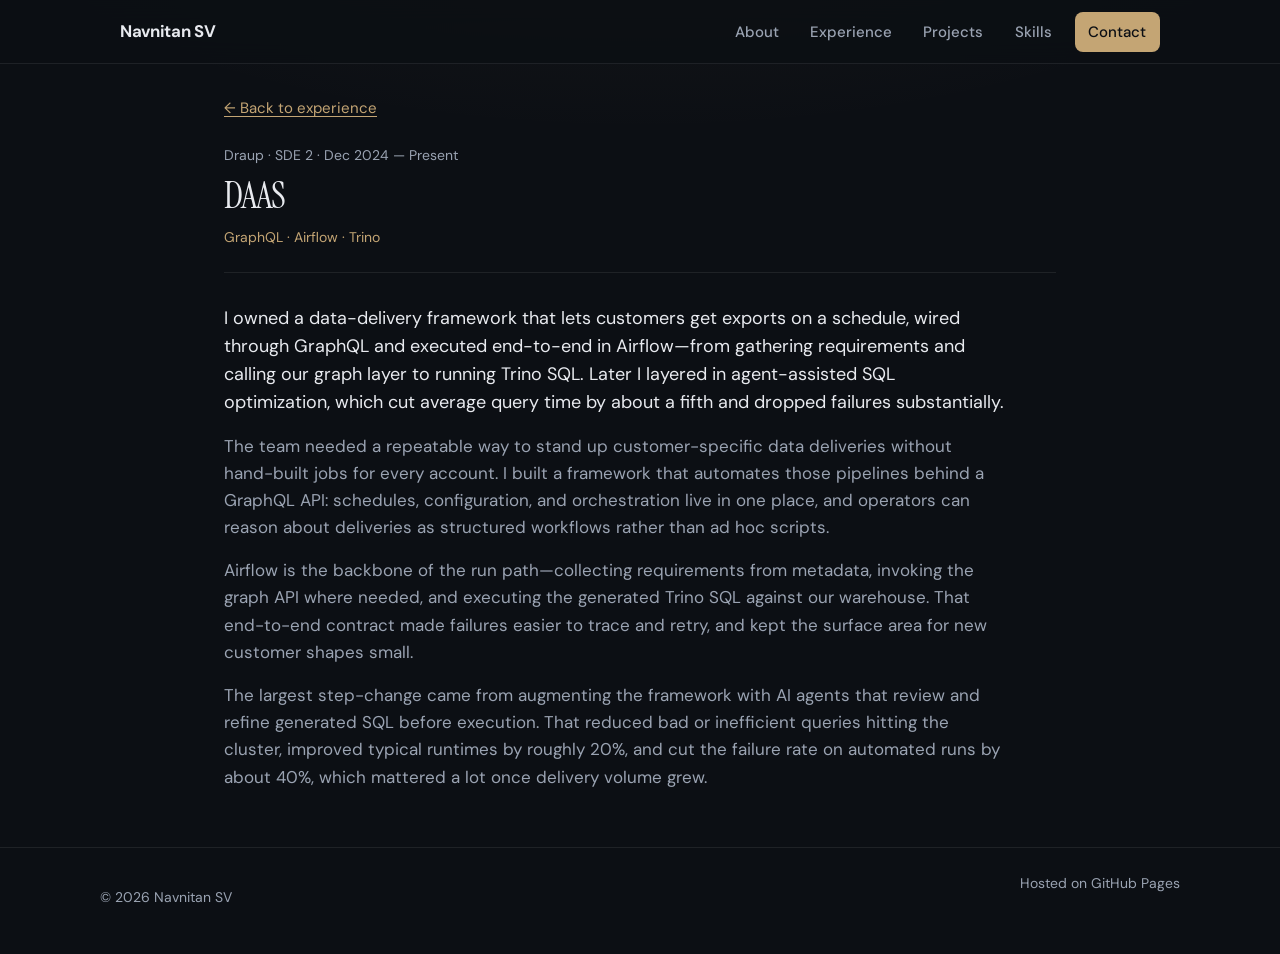
==== experience/draup-daas.html @ a4c63c4d "Enhance portfolio: Update index.html with improved navigation links and project summaries, add new e" ====
<!DOCTYPE html>
<html lang="en">
  <head>
    <meta charset="utf-8" />
    <meta name="viewport" content="width=device-width, initial-scale=1" />
    <meta name="description" content="DAAS at Draup: customer data delivery, GraphQL, Airflow, Trino, and agent-assisted SQL. Navnitan SV." />
    <title>DAAS · Draup · Navnitan SV</title>
    <link rel="preconnect" href="https://fonts.googleapis.com" />
    <link rel="preconnect" href="https://fonts.gstatic.com" crossorigin />
    <link
      href="https://fonts.googleapis.com/css2?family=DM+Sans:ital,opsz,wght@0,9..40,400;0,9..40,500;0,9..40,600;0,9..40,700;1,9..40,400&family=Instrument+Serif:ital@0;1&display=swap"
      rel="stylesheet"
    />
    <link rel="stylesheet" href="../styles.css" />
  </head>
  <body>
    <a class="skip-link" href="#main">Skip to content</a>
    <header class="site-header">
      <div class="header-inner">
        <a class="logo" href="../index.html">Navnitan SV</a>
        <button type="button" class="nav-toggle" aria-expanded="false" aria-controls="site-nav" aria-label="Open menu">
          <span class="nav-toggle-bar" aria-hidden="true"></span>
          <span class="nav-toggle-bar" aria-hidden="true"></span>
        </button>
        <nav id="site-nav" class="site-nav" aria-label="Primary">
          <ul>
            <li><a href="../index.html#about">About</a></li>
            <li><a href="../index.html#experience">Experience</a></li>
            <li><a href="../index.html#projects">Projects</a></li>
            <li><a href="../index.html#skills">Skills</a></li>
            <li><a href="../index.html#contact" class="nav-cta">Contact</a></li>
          </ul>
        </nav>
      </div>
    </header>

    <main id="main">
      <article class="section report-page">
        <div class="section-inner report-inner">
          <p class="report-back">
            <a href="../index.html#experience">← Back to experience</a>
          </p>
          <header class="report-header">
            <p class="report-context">Draup · SDE 2 · Dec 2024 — Present</p>
            <h1 class="report-title">DAAS</h1>
            <p class="report-tech">GraphQL · Airflow · Trino</p>
          </header>
          <div class="report-body">
            <p class="lead-summary">
              I owned a data-delivery framework that lets customers get exports on a schedule, wired through GraphQL and executed end-to-end in Airflow—from gathering requirements and calling our graph layer to running Trino SQL. Later I layered in agent-assisted SQL optimization, which cut average query time by about a fifth and dropped failures substantially.
            </p>
            <p>
              The team needed a repeatable way to stand up customer-specific data deliveries without hand-built jobs for every account. I built a framework that automates those pipelines behind a GraphQL API: schedules, configuration, and orchestration live in one place, and operators can reason about deliveries as structured workflows rather than ad hoc scripts.
            </p>
            <p>
              Airflow is the backbone of the run path—collecting requirements from metadata, invoking the graph API where needed, and executing the generated Trino SQL against our warehouse. That end-to-end contract made failures easier to trace and retry, and kept the surface area for new customer shapes small.
            </p>
            <p>
              The largest step-change came from augmenting the framework with AI agents that review and refine generated SQL before execution. That reduced bad or inefficient queries hitting the cluster, improved typical runtimes by roughly 20%, and cut the failure rate on automated runs by about 40%, which mattered a lot once delivery volume grew.
            </p>
          </div>
        </div>
      </article>
    </main>

    <footer class="site-footer">
      <div class="footer-inner">
        <p>© <span id="year"></span> Navnitan SV</p>
        <p class="footer-note">Hosted on GitHub Pages</p>
      </div>
    </footer>

    <script>
      document.getElementById("year").textContent = new Date().getFullYear();
      var nav = document.getElementById("site-nav");
      var toggle = document.querySelector(".nav-toggle");
      toggle.addEventListener("click", function () {
        var open = nav.classList.toggle("is-open");
        toggle.setAttribute("aria-expanded", open);
        toggle.setAttribute("aria-label", open ? "Close menu" : "Open menu");
      });
      nav.querySelectorAll("a").forEach(function (link) {
        link.addEventListener("click", function () {
          nav.classList.remove("is-open");
          toggle.setAttribute("aria-expanded", "false");
          toggle.setAttribute("aria-label", "Open menu");
        });
      });
    </script>
  </body>
</html>
---- styles.css ----
/* Portfolio — GitHub Pages (repo: portfolio) */
:root {
  --bg: #0c0f14;
  --bg-elevated: #12171f;
  --bg-muted: #181e29;
  --text: #e8eaef;
  --text-muted: #9aa3b2;
  --accent: #c4a574;
  --accent-soft: rgba(196, 165, 116, 0.14);
  --border: rgba(255, 255, 255, 0.08);
  --radius: 12px;
  --font-sans: "DM Sans", system-ui, sans-serif;
  --font-display: "Instrument Serif", Georgia, serif;
  --max: 1080px;
  --header-h: 64px;
}

*,
*::before,
*::after {
  box-sizing: border-box;
}

html {
  scroll-behavior: smooth;
}

body {
  margin: 0;
  font-family: var(--font-sans);
  font-size: 1rem;
  line-height: 1.6;
  color: var(--text);
  background: var(--bg);
  background-image: radial-gradient(ellipse 120% 80% at 50% -30%, rgba(196, 165, 116, 0.09), transparent 55%);
}

.skip-link {
  position: absolute;
  left: -9999px;
  z-index: 999;
  padding: 0.5rem 1rem;
  background: var(--accent);
  color: var(--bg);
  font-weight: 600;
}

.skip-link:focus {
  left: 1rem;
  top: 1rem;
}

a {
  color: var(--accent);
  text-decoration-thickness: 1px;
  text-underline-offset: 3px;
}

a:hover {
  color: #dcc7a0;
}

.site-header {
  position: sticky;
  top: 0;
  z-index: 50;
  height: var(--header-h);
  border-bottom: 1px solid var(--border);
  background: color-mix(in srgb, var(--bg) 88%, transparent);
  backdrop-filter: blur(12px);
}

.header-inner {
  max-width: var(--max);
  margin: 0 auto;
  padding: 0 1.25rem;
  height: 100%;
  display: flex;
  align-items: center;
  justify-content: space-between;
  gap: 1rem;
}

.logo {
  font-weight: 700;
  font-size: 1.05rem;
  letter-spacing: -0.02em;
  color: var(--text);
  text-decoration: none;
}

.logo:hover {
  color: var(--accent);
}

.nav-toggle {
  display: none;
  flex-direction: column;
  justify-content: center;
  gap: 6px;
  width: 44px;
  height: 44px;
  padding: 0;
  border: 1px solid var(--border);
  border-radius: 8px;
  background: var(--bg-elevated);
  cursor: pointer;
}

.nav-toggle-bar {
  display: block;
  height: 2px;
  width: 20px;
  margin: 0 auto;
  background: var(--text);
  border-radius: 1px;
}

.site-nav ul {
  list-style: none;
  margin: 0;
  padding: 0;
  display: flex;
  align-items: center;
  gap: 0.25rem;
}

.site-nav a {
  display: inline-block;
  padding: 0.5rem 0.85rem;
  color: var(--text-muted);
  text-decoration: none;
  font-size: 0.9375rem;
  font-weight: 500;
  border-radius: 8px;
}

.site-nav a:hover {
  color: var(--text);
  background: var(--accent-soft);
}

.site-nav .nav-cta {
  color: var(--bg);
  background: var(--accent);
  margin-left: 0.35rem;
}

.site-nav .nav-cta:hover {
  background: #dcc7a0;
  color: var(--bg);
}

.hero {
  padding: clamp(3rem, 8vw, 5.5rem) 1.25rem 4rem;
}

.hero-grid {
  max-width: var(--max);
  margin: 0 auto;
  display: grid;
  grid-template-columns: 1fr minmax(200px, 280px);
  gap: 2.5rem;
  align-items: start;
}

.hero-kicker {
  font-size: 0.8125rem;
  font-weight: 600;
  letter-spacing: 0.12em;
  text-transform: uppercase;
  color: var(--accent);
  margin: 0 0 1rem;
}

.hero-title {
  font-family: var(--font-display);
  font-size: clamp(2.25rem, 5vw, 3.25rem);
  font-weight: 400;
  line-height: 1.15;
  letter-spacing: -0.02em;
  margin: 0 0 1.25rem;
}

.hero-lead {
  color: var(--text-muted);
  font-size: 1.0625rem;
  max-width: 38ch;
  margin: 0 0 1.75rem;
}

.hero-actions {
  display: flex;
  flex-wrap: wrap;
  gap: 0.75rem;
}

.btn {
  display: inline-flex;
  align-items: center;
  justify-content: center;
  padding: 0.65rem 1.25rem;
  font-size: 0.9375rem;
  font-weight: 600;
  border-radius: 999px;
  text-decoration: none;
  border: 1px solid transparent;
  transition: background 0.15s, color 0.15s, border-color 0.15s;
}

.btn-primary {
  background: var(--accent);
  color: var(--bg);
}

.btn-primary:hover {
  background: #dcc7a0;
  color: var(--bg);
}

.btn-ghost {
  border-color: var(--border);
  color: var(--text);
  background: transparent;
}

.btn-ghost:hover {
  border-color: var(--accent);
  color: var(--accent);
  background: var(--accent-soft);
}

.hero-panel {
  border: 1px solid var(--border);
  border-radius: var(--radius);
  background: linear-gradient(145deg, var(--bg-elevated), var(--bg-muted));
  min-height: 200px;
  display: flex;
  align-items: center;
  justify-content: center;
  padding: 1.5rem;
}

.hero-panel-inner {
  text-align: center;
}

.hero-accent {
  font-family: var(--font-display);
  font-size: 3rem;
  line-height: 1;
  color: var(--accent);
  opacity: 0.85;
}

.hero-panel-text {
  margin: 0.75rem 0 0;
  font-size: 0.8125rem;
  color: var(--text-muted);
  letter-spacing: 0.04em;
}

.section {
  padding: 3.5rem 1.25rem;
}

.section-tight {
  padding-top: 0;
  padding-bottom: 2rem;
}

.section-alt {
  background: var(--bg-elevated);
  border-top: 1px solid var(--border);
  border-bottom: 1px solid var(--border);
}

.section-inner {
  max-width: var(--max);
  margin: 0 auto;
}

.section-title {
  font-family: var(--font-display);
  font-size: clamp(1.75rem, 3vw, 2.125rem);
  font-weight: 400;
  margin: 0 0 1.5rem;
  letter-spacing: -0.02em;
}

.prose {
  color: var(--text-muted);
  font-size: 1.0625rem;
  max-width: 65ch;
  margin: 0;
}

.card {
  border: 1px solid var(--border);
  border-radius: var(--radius);
  background: var(--bg-muted);
  padding: 1.75rem 1.75rem 1.5rem;
}

.card-header {
  margin-bottom: 1.5rem;
  padding-bottom: 1.25rem;
  border-bottom: 1px solid var(--border);
}

.card-title {
  font-size: 1.25rem;
  font-weight: 700;
  margin: 0 0 0.25rem;
}

.card-meta {
  margin: 0;
  font-size: 0.9375rem;
  color: var(--text-muted);
}

.card-block + .card-block {
  margin-top: 1.5rem;
  padding-top: 1.5rem;
  border-top: 1px solid var(--border);
}

.card-block--link {
  display: block;
  text-decoration: none;
  color: inherit;
  border-radius: 8px;
  margin-left: -0.35rem;
  margin-right: -0.35rem;
  padding-left: 0.35rem;
  padding-right: 0.35rem;
  padding-bottom: 0.15rem;
  transition: background 0.15s ease;
}

.card-block--link:hover {
  background: var(--accent-soft);
}

.card-block--link:hover .card-subtitle {
  color: var(--accent);
}

.card-block--link:focus-visible {
  outline: 2px solid var(--accent);
  outline-offset: 2px;
}

.card-subtitle {
  font-size: 1rem;
  font-weight: 600;
  margin: 0 0 0.35rem;
}

.card-tags {
  margin: 0 0 0.75rem;
  font-size: 0.8125rem;
  color: var(--accent);
}

.card-list {
  margin: 0;
  padding-left: 1.15rem;
  color: var(--text-muted);
}

.card-list li + li {
  margin-top: 0.5rem;
}

.card-summary {
  margin: 0;
  font-size: 0.9375rem;
  color: var(--text-muted);
  max-width: 72ch;
}

.card-summary + .card-summary {
  margin-top: 0.75rem;
}

.project-grid {
  display: grid;
  grid-template-columns: repeat(auto-fit, minmax(280px, 1fr));
  gap: 1.25rem;
}

.project-card {
  border: 1px solid var(--border);
  border-radius: var(--radius);
  padding: 1.5rem;
  background: var(--bg);
}

.project-title {
  font-size: 1.1rem;
  font-weight: 700;
  margin: 0 0 0.35rem;
}

.project-tech {
  font-size: 0.8125rem;
  color: var(--accent);
  margin: 0 0 0.75rem;
}

.project-desc {
  margin: 0;
  font-size: 0.9375rem;
  color: var(--text-muted);
}

.project-summary {
  margin: 0;
  font-size: 0.9375rem;
  color: var(--text-muted);
}

.project-card--link {
  display: block;
  text-decoration: none;
  color: inherit;
  cursor: pointer;
  text-align: left;
  transition: border-color 0.15s ease, box-shadow 0.15s ease;
}

.project-card--link:hover {
  border-color: color-mix(in srgb, var(--accent) 45%, var(--border));
  box-shadow: 0 0 0 1px color-mix(in srgb, var(--accent) 25%, transparent);
}

.project-card--link:hover .project-title {
  color: var(--accent);
}

.project-card--link:focus-visible {
  outline: 2px solid var(--accent);
  outline-offset: 2px;
}

.project-card-hint,
.card-block-hint {
  margin: 0.85rem 0 0;
  font-size: 0.8125rem;
  font-weight: 500;
  color: var(--accent);
  letter-spacing: 0.02em;
}

.report-page {
  padding-top: 2rem;
}

.report-inner {
  max-width: 52rem;
}

.report-back {
  margin: 0 0 1.5rem;
  font-size: 0.9375rem;
}

.report-context {
  margin: 0 0 0.5rem;
  font-size: 0.875rem;
  color: var(--text-muted);
}

.report-header {
  margin-bottom: 2rem;
  padding-bottom: 1.5rem;
  border-bottom: 1px solid var(--border);
}

.report-title {
  font-family: var(--font-display);
  font-size: clamp(1.75rem, 3.5vw, 2.25rem);
  font-weight: 400;
  margin: 0 0 0.5rem;
  letter-spacing: -0.02em;
  line-height: 1.2;
}

.report-tech {
  margin: 0;
  font-size: 0.875rem;
  color: var(--accent);
}

.report-body {
  font-size: 1.0625rem;
  color: var(--text-muted);
  max-width: 65ch;
}

.report-body p {
  margin: 0 0 1rem;
}

.report-body p:last-child {
  margin-bottom: 0;
}

.lead-summary {
  color: var(--text);
  font-size: 1.125rem;
  line-height: 1.55;
  margin-bottom: 1.5rem;
}

.split {
  display: grid;
  grid-template-columns: 1fr 1fr;
  gap: 2.5rem;
  align-items: start;
}

.subsection-title {
  font-size: 0.8125rem;
  font-weight: 600;
  letter-spacing: 0.08em;
  text-transform: uppercase;
  color: var(--text-muted);
  margin: 0 0 1rem;
}

.pill-list {
  list-style: none;
  margin: 0;
  padding: 0;
  display: flex;
  flex-wrap: wrap;
  gap: 0.5rem;
}

.pill-list li {
  padding: 0.35rem 0.75rem;
  font-size: 0.875rem;
  background: var(--accent-soft);
  border: 1px solid var(--border);
  border-radius: 999px;
  color: var(--text);
}

.edu-line {
  margin: 0 0 0.75rem;
  color: var(--text);
  line-height: 1.5;
}

.edu-note {
  margin: 0;
  font-size: 0.9375rem;
  color: var(--text-muted);
}

.section-contact {
  padding-bottom: 4rem;
}

.contact-inner {
  border: 1px solid var(--border);
  border-radius: var(--radius);
  padding: 2rem 2rem 2.25rem;
  background: linear-gradient(160deg, var(--bg-muted), var(--bg-elevated));
}

.contact-lead {
  margin: 0 0 1.25rem;
  color: var(--text-muted);
  max-width: 42ch;
}

.contact-list {
  list-style: none;
  margin: 0;
  padding: 0;
  font-size: 1.0625rem;
}

.contact-list li + li {
  margin-top: 0.5rem;
}

.contact-phone {
  color: var(--text-muted);
}

.site-footer {
  border-top: 1px solid var(--border);
  padding: 1.5rem 1.25rem 2rem;
}

.footer-inner {
  max-width: var(--max);
  margin: 0 auto;
  display: flex;
  flex-wrap: wrap;
  justify-content: space-between;
  gap: 0.5rem;
  font-size: 0.875rem;
  color: var(--text-muted);
}

.footer-note {
  margin: 0;
}

@media (max-width: 820px) {
  .hero-grid {
    grid-template-columns: 1fr;
  }

  .hero-panel {
    order: -1;
    min-height: 140px;
  }

  .split {
    grid-template-columns: 1fr;
  }

  .nav-toggle {
    display: flex;
  }

  .site-nav {
    position: fixed;
    inset: var(--header-h) 0 auto 0;
    background: var(--bg);
    border-bottom: 1px solid var(--border);
    padding: 0.75rem 1.25rem 1rem;
    transform: translateY(-100%);
    opacity: 0;
    visibility: hidden;
    transition: transform 0.2s ease, opacity 0.2s ease, visibility 0.2s;
  }

  .site-nav.is-open {
    transform: translateY(0);
    opacity: 1;
    visibility: visible;
  }

  .site-nav ul {
    flex-direction: column;
    align-items: stretch;
  }

  .site-nav a {
    padding: 0.65rem 0;
  }

  .site-nav .nav-cta {
    margin-left: 0;
    text-align: center;
  }
}
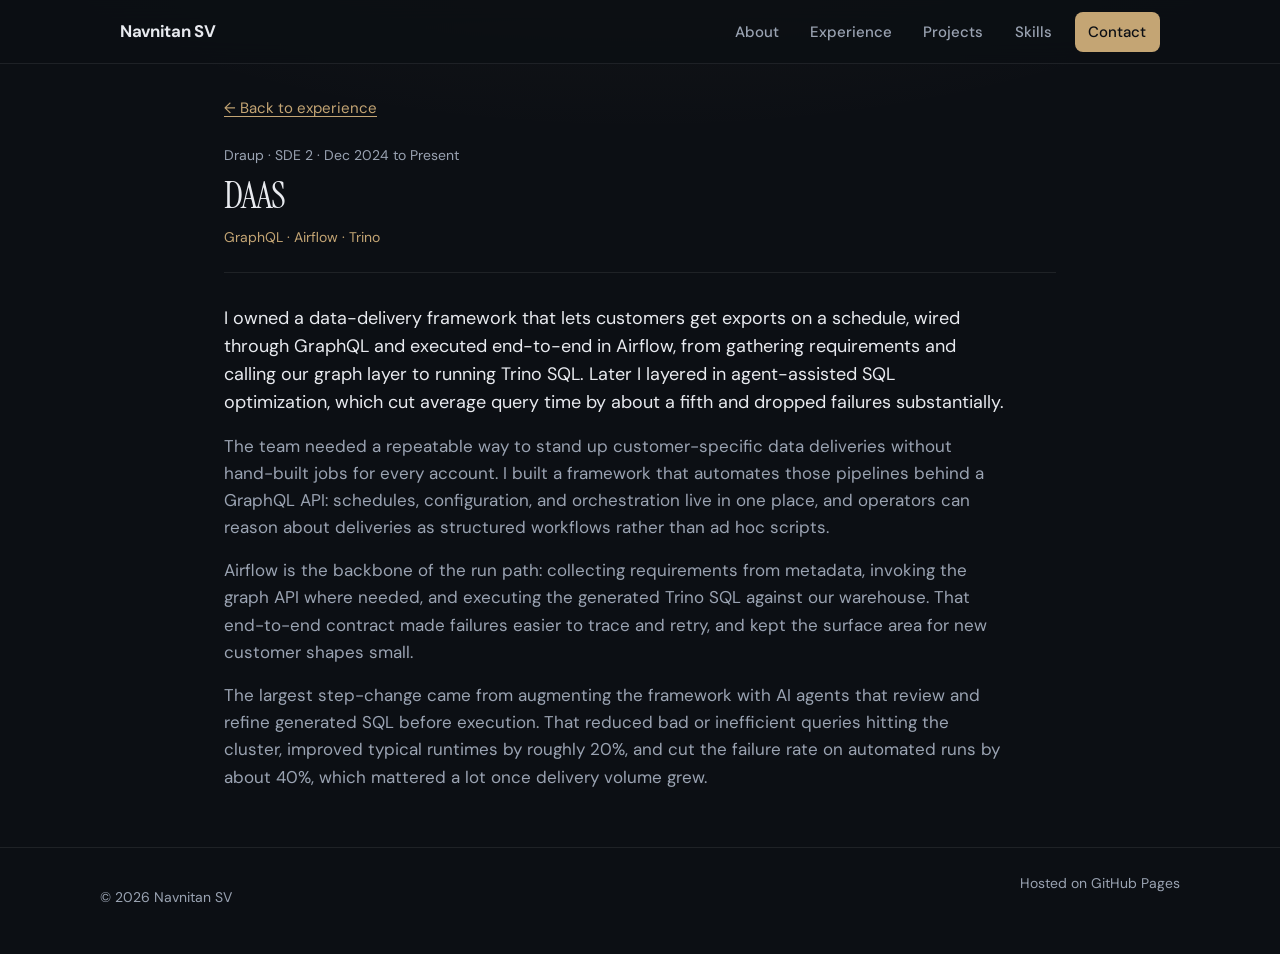
==== commit dc82df1e: "Refine portfolio content: Update index.html and experience pages to improve descriptions and consist" ====
--- a/experience/draup-daas.html
+++ b/experience/draup-daas.html
@@ -41,19 +41,19 @@
             <a href="../index.html#experience">← Back to experience</a>
           </p>
           <header class="report-header">
-            <p class="report-context">Draup · SDE 2 · Dec 2024 — Present</p>
+            <p class="report-context">Draup · SDE 2 · Dec 2024 to Present</p>
             <h1 class="report-title">DAAS</h1>
             <p class="report-tech">GraphQL · Airflow · Trino</p>
           </header>
           <div class="report-body">
             <p class="lead-summary">
-              I owned a data-delivery framework that lets customers get exports on a schedule, wired through GraphQL and executed end-to-end in Airflow—from gathering requirements and calling our graph layer to running Trino SQL. Later I layered in agent-assisted SQL optimization, which cut average query time by about a fifth and dropped failures substantially.
+              I owned a data-delivery framework that lets customers get exports on a schedule, wired through GraphQL and executed end-to-end in Airflow, from gathering requirements and calling our graph layer to running Trino SQL. Later I layered in agent-assisted SQL optimization, which cut average query time by about a fifth and dropped failures substantially.
             </p>
             <p>
               The team needed a repeatable way to stand up customer-specific data deliveries without hand-built jobs for every account. I built a framework that automates those pipelines behind a GraphQL API: schedules, configuration, and orchestration live in one place, and operators can reason about deliveries as structured workflows rather than ad hoc scripts.
             </p>
             <p>
-              Airflow is the backbone of the run path—collecting requirements from metadata, invoking the graph API where needed, and executing the generated Trino SQL against our warehouse. That end-to-end contract made failures easier to trace and retry, and kept the surface area for new customer shapes small.
+              Airflow is the backbone of the run path: collecting requirements from metadata, invoking the graph API where needed, and executing the generated Trino SQL against our warehouse. That end-to-end contract made failures easier to trace and retry, and kept the surface area for new customer shapes small.
             </p>
             <p>
               The largest step-change came from augmenting the framework with AI agents that review and refine generated SQL before execution. That reduced bad or inefficient queries hitting the cluster, improved typical runtimes by roughly 20%, and cut the failure rate on automated runs by about 40%, which mattered a lot once delivery volume grew.
--- a/styles.css
+++ b/styles.css
@@ -1,4 +1,4 @@
-/* Portfolio — GitHub Pages (repo: portfolio) */
+/* Portfolio: GitHub Pages (repo: portfolio) */
 :root {
   --bg: #0c0f14;
   --bg-elevated: #12171f;
@@ -515,6 +515,254 @@
   margin-bottom: 1.5rem;
 }
 
+/* Interactive workflow diagram (project reports) */
+.report-wide {
+  margin-top: 2.75rem;
+  padding-top: 2rem;
+  border-top: 1px solid var(--border);
+  max-width: 100%;
+}
+
+.report-wide h2 {
+  font-family: var(--font-display);
+  font-size: 1.5rem;
+  font-weight: 400;
+  margin: 0 0 0.35rem;
+  color: var(--text);
+  letter-spacing: -0.02em;
+}
+
+.report-wide > .report-sublead {
+  margin: 0 0 1.25rem;
+  font-size: 0.9375rem;
+  color: var(--text-muted);
+}
+
+.report-subsection-title {
+  font-size: 0.8125rem;
+  font-weight: 600;
+  letter-spacing: 0.08em;
+  text-transform: uppercase;
+  color: var(--text-muted);
+  margin: 1.75rem 0 0.65rem;
+}
+
+.report-wide h3.report-subsection-title:first-of-type {
+  margin-top: 1rem;
+}
+
+.report-body--inline {
+  margin-bottom: 0;
+}
+
+.report-body--inline p:last-child {
+  margin-bottom: 0;
+}
+
+.report-body code {
+  font-size: 0.9em;
+  padding: 0.12em 0.35em;
+  border-radius: 4px;
+  background: var(--bg-muted);
+  border: 1px solid var(--border);
+  font-family: ui-monospace, SFMono-Regular, "SF Mono", Menlo, Consolas, monospace;
+}
+
+.workflow-diagram {
+  background: var(--bg-elevated);
+  border: 1px solid var(--border);
+  border-radius: var(--radius);
+  padding: 1.25rem 1rem 1.5rem;
+}
+
+.workflow-hint {
+  margin: 0 0 1rem;
+  font-size: 0.8125rem;
+  color: var(--text-muted);
+}
+
+.workflow-track {
+  display: flex;
+  flex-wrap: wrap;
+  align-items: stretch;
+  justify-content: flex-start;
+  gap: 0;
+  margin-bottom: 1.25rem;
+}
+
+.workflow-step {
+  display: flex;
+  align-items: center;
+  flex: 0 1 auto;
+  min-width: 0;
+}
+
+.workflow-node {
+  display: flex;
+  flex-direction: column;
+  align-items: center;
+  gap: 0.35rem;
+  padding: 0.65rem 0.5rem;
+  min-width: 4.75rem;
+  max-width: 7.5rem;
+  border: none;
+  border-radius: 10px;
+  background: var(--bg-muted);
+  color: var(--text);
+  font-family: var(--font-sans);
+  font-size: 0.6875rem;
+  font-weight: 600;
+  letter-spacing: 0.04em;
+  text-transform: uppercase;
+  line-height: 1.25;
+  cursor: pointer;
+  transition:
+    background 0.2s ease,
+    box-shadow 0.2s ease,
+    color 0.2s ease,
+    transform 0.15s ease;
+}
+
+.workflow-node:hover {
+  background: color-mix(in srgb, var(--accent-soft) 50%, var(--bg-muted));
+  color: var(--text);
+}
+
+.workflow-node:focus-visible {
+  outline: 2px solid var(--accent);
+  outline-offset: 2px;
+}
+
+.workflow-node.is-active {
+  background: var(--accent-soft);
+  color: var(--accent);
+  box-shadow: inset 0 0 0 1px rgba(196, 165, 116, 0.35);
+}
+
+.workflow-node.is-dimmed {
+  opacity: 0.42;
+}
+
+.workflow-node-num {
+  display: flex;
+  align-items: center;
+  justify-content: center;
+  width: 1.65rem;
+  height: 1.65rem;
+  border-radius: 50%;
+  background: var(--bg);
+  border: 1px solid var(--border);
+  font-size: 0.75rem;
+  font-weight: 700;
+  color: var(--text-muted);
+}
+
+.workflow-node.is-active .workflow-node-num {
+  border-color: rgba(196, 165, 116, 0.5);
+  color: var(--accent);
+}
+
+.workflow-arrow {
+  display: flex;
+  align-items: center;
+  padding: 0 0.2rem;
+  color: var(--text-muted);
+  font-size: 0.75rem;
+  user-select: none;
+}
+
+.workflow-panel {
+  padding: 1rem 1.1rem;
+  border-radius: 10px;
+  background: var(--bg);
+  border: 1px solid var(--border);
+  min-height: 8rem;
+}
+
+.workflow-panel h3 {
+  margin: 0 0 0.5rem;
+  font-size: 1rem;
+  font-weight: 600;
+  color: var(--text);
+}
+
+.workflow-panel p {
+  margin: 0 0 0.65rem;
+  font-size: 0.9375rem;
+  line-height: 1.55;
+  color: var(--text-muted);
+}
+
+.workflow-panel p:last-child {
+  margin-bottom: 0;
+}
+
+.workflow-panel-code {
+  margin: 0.5rem 0 0;
+  font-size: 0.8125rem;
+  font-family: ui-monospace, SFMono-Regular, "SF Mono", Menlo, Consolas, monospace;
+  color: var(--accent);
+}
+
+@media (max-width: 640px) {
+  .workflow-track {
+    flex-direction: column;
+    align-items: stretch;
+  }
+
+  .workflow-step {
+    width: 100%;
+  }
+
+  .workflow-arrow {
+    justify-content: center;
+    padding: 0.15rem 0;
+    transform: rotate(90deg);
+  }
+
+  .workflow-node {
+    max-width: none;
+    flex-direction: row;
+    justify-content: flex-start;
+    gap: 0.75rem;
+    text-align: left;
+  }
+}
+
+@media (prefers-reduced-motion: reduce) {
+  .workflow-node {
+    transition: none;
+  }
+}
+
+/* Demo videos on project report pages */
+.report-video-grid {
+  display: grid;
+  grid-template-columns: repeat(auto-fit, minmax(280px, 1fr));
+  gap: 1.25rem;
+  margin-top: 1rem;
+}
+
+.report-video {
+  margin: 0;
+}
+
+.report-video video {
+  width: 100%;
+  max-height: min(420px, 55vh);
+  border-radius: var(--radius);
+  border: 1px solid var(--border);
+  background: var(--bg-elevated);
+  vertical-align: middle;
+}
+
+.report-video figcaption {
+  margin-top: 0.5rem;
+  font-size: 0.8125rem;
+  color: var(--text-muted);
+  line-height: 1.45;
+}
+
 .split {
   display: grid;
   grid-template-columns: 1fr 1fr;
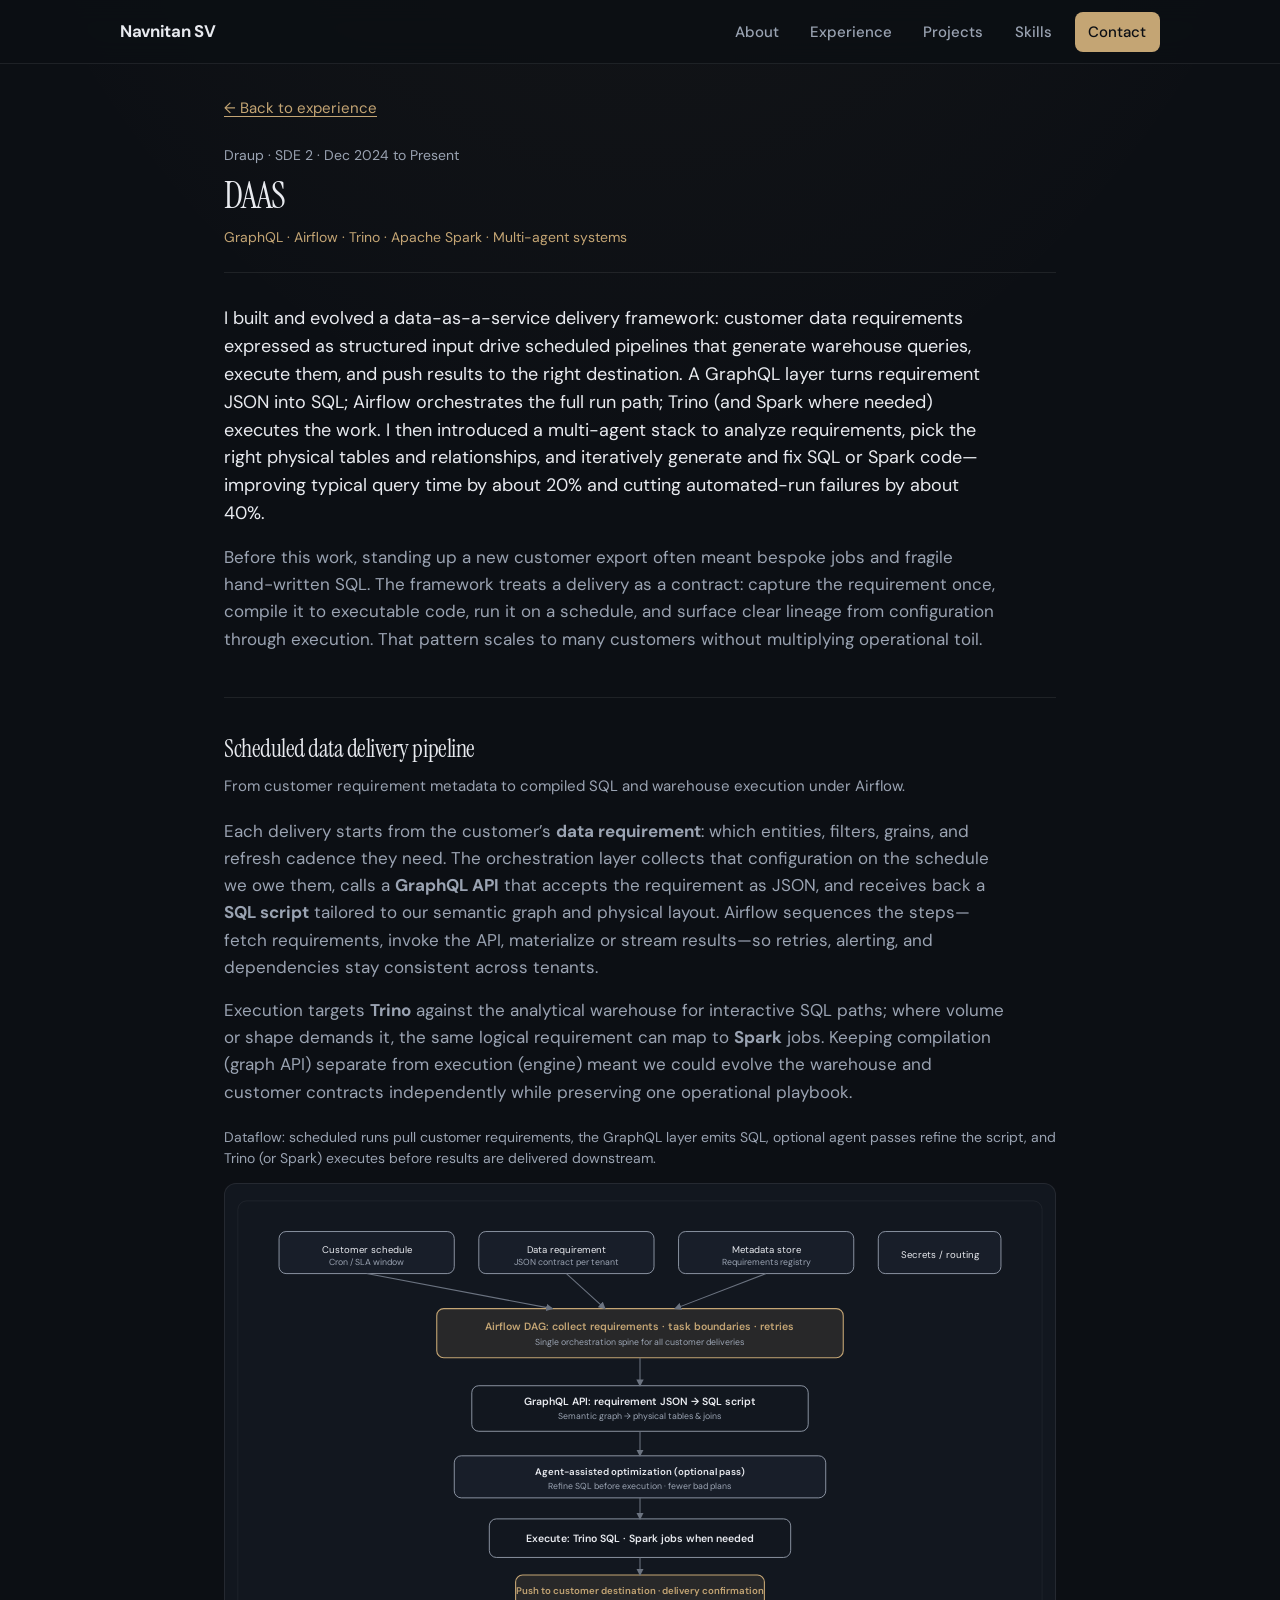
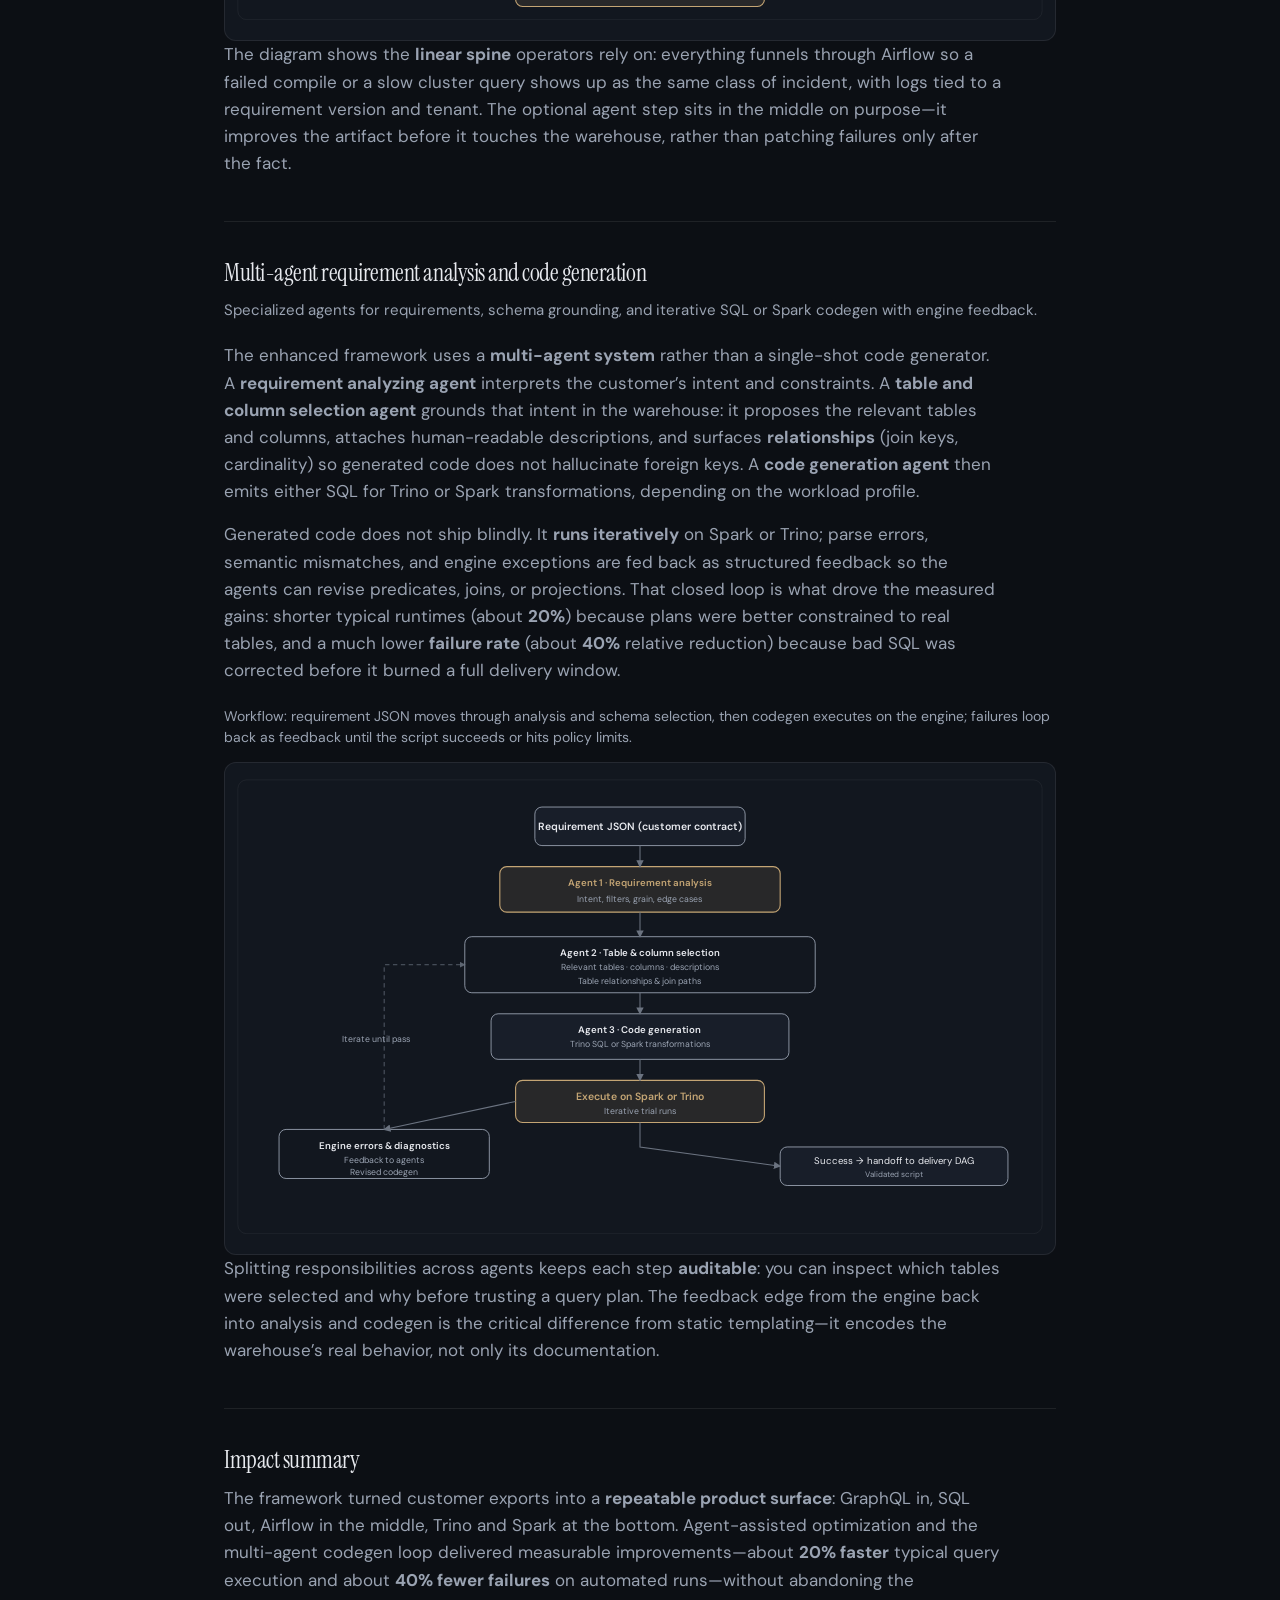
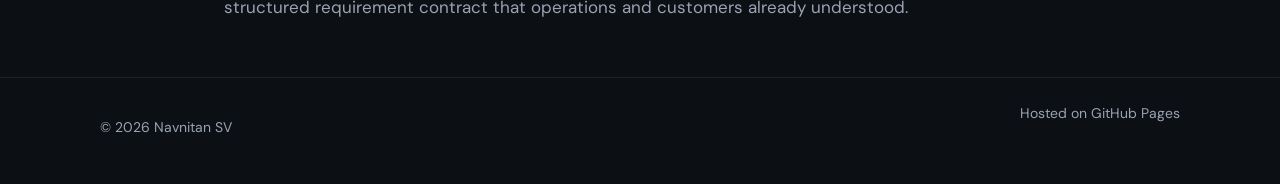
==== commit 52ae5231: "Update Draup experience pages: Enhance project descriptions for DAAS and Talent Profiles, incorporat" ====
--- a/experience/draup-daas.html
+++ b/experience/draup-daas.html
@@ -3,7 +3,10 @@
   <head>
     <meta charset="utf-8" />
     <meta name="viewport" content="width=device-width, initial-scale=1" />
-    <meta name="description" content="DAAS at Draup: customer data delivery, GraphQL, Airflow, Trino, and agent-assisted SQL. Navnitan SV." />
+    <meta
+      name="description"
+      content="DAAS at Draup: customer data delivery, GraphQL, Airflow, Trino, Spark, multi-agent SQL optimization, and scheduled exports. Navnitan SV."
+    />
     <title>DAAS · Draup · Navnitan SV</title>
     <link rel="preconnect" href="https://fonts.googleapis.com" />
     <link rel="preconnect" href="https://fonts.gstatic.com" crossorigin />
@@ -43,22 +46,164 @@
           <header class="report-header">
             <p class="report-context">Draup · SDE 2 · Dec 2024 to Present</p>
             <h1 class="report-title">DAAS</h1>
-            <p class="report-tech">GraphQL · Airflow · Trino</p>
+            <p class="report-tech">GraphQL · Airflow · Trino · Apache Spark · Multi-agent systems</p>
           </header>
           <div class="report-body">
             <p class="lead-summary">
-              I owned a data-delivery framework that lets customers get exports on a schedule, wired through GraphQL and executed end-to-end in Airflow, from gathering requirements and calling our graph layer to running Trino SQL. Later I layered in agent-assisted SQL optimization, which cut average query time by about a fifth and dropped failures substantially.
+              I built and evolved a data-as-a-service delivery framework: customer data requirements expressed as structured input drive scheduled pipelines that generate warehouse queries, execute them, and push results to the right destination. A GraphQL layer turns requirement JSON into SQL; Airflow orchestrates the full run path; Trino (and Spark where needed) executes the work. I then introduced a multi-agent stack to analyze requirements, pick the right physical tables and relationships, and iteratively generate and fix SQL or Spark code—improving typical query time by about 20% and cutting automated-run failures by about 40%.
             </p>
             <p>
-              The team needed a repeatable way to stand up customer-specific data deliveries without hand-built jobs for every account. I built a framework that automates those pipelines behind a GraphQL API: schedules, configuration, and orchestration live in one place, and operators can reason about deliveries as structured workflows rather than ad hoc scripts.
-            </p>
-            <p>
-              Airflow is the backbone of the run path: collecting requirements from metadata, invoking the graph API where needed, and executing the generated Trino SQL against our warehouse. That end-to-end contract made failures easier to trace and retry, and kept the surface area for new customer shapes small.
-            </p>
-            <p>
-              The largest step-change came from augmenting the framework with AI agents that review and refine generated SQL before execution. That reduced bad or inefficient queries hitting the cluster, improved typical runtimes by roughly 20%, and cut the failure rate on automated runs by about 40%, which mattered a lot once delivery volume grew.
+              Before this work, standing up a new customer export often meant bespoke jobs and fragile hand-written SQL. The framework treats a delivery as a contract: capture the requirement once, compile it to executable code, run it on a schedule, and surface clear lineage from configuration through execution. That pattern scales to many customers without multiplying operational toil.
             </p>
           </div>
+
+          <section class="report-wide" aria-labelledby="daas-sched-title">
+            <h2 id="daas-sched-title">Scheduled data delivery pipeline</h2>
+            <p class="report-sublead">
+              From customer requirement metadata to compiled SQL and warehouse execution under Airflow.
+            </p>
+            <div class="report-body report-body--inline">
+              <p>
+                Each delivery starts from the customer’s <strong>data requirement</strong>: which entities, filters, grains, and refresh cadence they need. The orchestration layer collects that configuration on the schedule we owe them, calls a <strong>GraphQL API</strong> that accepts the requirement as JSON, and receives back a <strong>SQL script</strong> tailored to our semantic graph and physical layout. Airflow sequences the steps—fetch requirements, invoke the API, materialize or stream results—so retries, alerting, and dependencies stay consistent across tenants.
+              </p>
+              <p>
+                Execution targets <strong>Trino</strong> against the analytical warehouse for interactive SQL paths; where volume or shape demands it, the same logical requirement can map to <strong>Spark</strong> jobs. Keeping compilation (graph API) separate from execution (engine) meant we could evolve the warehouse and customer contracts independently while preserving one operational playbook.
+              </p>
+            </div>
+            <figure class="dataflow-figure">
+              <figcaption>
+                Dataflow: scheduled runs pull customer requirements, the GraphQL layer emits SQL, optional agent passes refine the script, and Trino (or Spark) executes before results are delivered downstream.
+              </figcaption>
+              <div class="workflow-diagram workflow-diagram--dataflow" role="presentation">
+                <svg viewBox="0 0 920 480" xmlns="http://www.w3.org/2000/svg" aria-labelledby="daas-sched-flow-title daas-sched-flow-desc">
+                  <title id="daas-sched-flow-title">DAAS scheduled delivery dataflow</title>
+                  <desc id="daas-sched-flow-desc">
+                    Customer schedule and requirement config feed Airflow, which calls GraphQL to produce SQL, optionally runs agent optimization, executes on Trino or Spark, and pushes data to the customer destination.
+                  </desc>
+                  <defs>
+                    <marker id="daas-arr" markerWidth="7" markerHeight="7" refX="6" refY="3.5" orient="auto">
+                      <polygon points="0 0, 7 3.5, 0 7" fill="#6b7380" />
+                    </marker>
+                  </defs>
+                  <rect x="1" y="1" width="918" height="478" rx="10" fill="none" stroke="rgba(255,255,255,0.06)" />
+                  <rect x="48" y="36" width="200" height="48" rx="8" fill="#181e29" stroke="#9aa3b2" stroke-width="1" />
+                  <text x="148" y="60" text-anchor="middle" fill="#e8eaef" font-size="11" font-family="DM Sans, system-ui, sans-serif">Customer schedule</text>
+                  <text x="148" y="74" text-anchor="middle" fill="#9aa3b2" font-size="10" font-family="DM Sans, system-ui, sans-serif">Cron / SLA window</text>
+                  <rect x="276" y="36" width="200" height="48" rx="8" fill="#181e29" stroke="#9aa3b2" stroke-width="1" />
+                  <text x="376" y="60" text-anchor="middle" fill="#e8eaef" font-size="11" font-family="DM Sans, system-ui, sans-serif">Data requirement</text>
+                  <text x="376" y="74" text-anchor="middle" fill="#9aa3b2" font-size="10" font-family="DM Sans, system-ui, sans-serif">JSON contract per tenant</text>
+                  <rect x="504" y="36" width="200" height="48" rx="8" fill="#181e29" stroke="#9aa3b2" stroke-width="1" />
+                  <text x="604" y="60" text-anchor="middle" fill="#e8eaef" font-size="11" font-family="DM Sans, system-ui, sans-serif">Metadata store</text>
+                  <text x="604" y="74" text-anchor="middle" fill="#9aa3b2" font-size="10" font-family="DM Sans, system-ui, sans-serif">Requirements registry</text>
+                  <rect x="732" y="36" width="140" height="48" rx="8" fill="#181e29" stroke="#9aa3b2" stroke-width="1" />
+                  <text x="802" y="66" text-anchor="middle" fill="#e8eaef" font-size="11" font-family="DM Sans, system-ui, sans-serif">Secrets / routing</text>
+                  <rect x="228" y="124" width="464" height="56" rx="8" fill="rgba(196,165,116,0.12)" stroke="#c4a574" stroke-width="1.25" />
+                  <text x="460" y="148" text-anchor="middle" fill="#c4a574" font-size="12" font-weight="600" font-family="DM Sans, system-ui, sans-serif">Airflow DAG: collect requirements · task boundaries · retries</text>
+                  <text x="460" y="166" text-anchor="middle" fill="#9aa3b2" font-size="10" font-family="DM Sans, system-ui, sans-serif">Single orchestration spine for all customer deliveries</text>
+                  <line x1="148" y1="84" x2="360" y2="124" stroke="#6b7380" stroke-width="1.2" marker-end="url(#daas-arr)" />
+                  <line x1="376" y1="84" x2="420" y2="124" stroke="#6b7380" stroke-width="1.2" marker-end="url(#daas-arr)" />
+                  <line x1="604" y1="84" x2="500" y2="124" stroke="#6b7380" stroke-width="1.2" marker-end="url(#daas-arr)" />
+                  <rect x="268" y="212" width="384" height="52" rx="8" fill="#12171f" stroke="#9aa3b2" stroke-width="1" />
+                  <text x="460" y="234" text-anchor="middle" fill="#e8eaef" font-size="12" font-weight="600" font-family="DM Sans, system-ui, sans-serif">GraphQL API: requirement JSON → SQL script</text>
+                  <text x="460" y="250" text-anchor="middle" fill="#9aa3b2" font-size="10" font-family="DM Sans, system-ui, sans-serif">Semantic graph → physical tables &amp; joins</text>
+                  <line x1="460" y1="180" x2="460" y2="212" stroke="#6b7380" stroke-width="1.2" marker-end="url(#daas-arr)" />
+                  <rect x="248" y="292" width="424" height="48" rx="8" fill="#181e29" stroke="#9aa3b2" stroke-width="1" />
+                  <text x="460" y="314" text-anchor="middle" fill="#e8eaef" font-size="11" font-weight="600" font-family="DM Sans, system-ui, sans-serif">Agent-assisted optimization (optional pass)</text>
+                  <text x="460" y="330" text-anchor="middle" fill="#9aa3b2" font-size="10" font-family="DM Sans, system-ui, sans-serif">Refine SQL before execution · fewer bad plans</text>
+                  <line x1="460" y1="264" x2="460" y2="292" stroke="#6b7380" stroke-width="1.2" marker-end="url(#daas-arr)" />
+                  <rect x="288" y="364" width="344" height="44" rx="8" fill="#12171f" stroke="#9aa3b2" stroke-width="1" />
+                  <text x="460" y="390" text-anchor="middle" fill="#e8eaef" font-size="12" font-weight="600" font-family="DM Sans, system-ui, sans-serif">Execute: Trino SQL · Spark jobs when needed</text>
+                  <line x1="460" y1="340" x2="460" y2="364" stroke="#6b7380" stroke-width="1.2" marker-end="url(#daas-arr)" />
+                  <rect x="318" y="428" width="284" height="36" rx="8" fill="rgba(196,165,116,0.12)" stroke="#c4a574" stroke-width="1.25" />
+                  <text x="460" y="450" text-anchor="middle" fill="#c4a574" font-size="11" font-weight="600" font-family="DM Sans, system-ui, sans-serif">Push to customer destination · delivery confirmation</text>
+                  <line x1="460" y1="408" x2="460" y2="428" stroke="#6b7380" stroke-width="1.2" marker-end="url(#daas-arr)" />
+                </svg>
+              </div>
+            </figure>
+            <div class="report-body">
+              <p>
+                The diagram shows the <strong>linear spine</strong> operators rely on: everything funnels through Airflow so a failed compile or a slow cluster query shows up as the same class of incident, with logs tied to a requirement version and tenant. The optional agent step sits in the middle on purpose—it improves the artifact before it touches the warehouse, rather than patching failures only after the fact.
+              </p>
+            </div>
+          </section>
+
+          <section class="report-wide" aria-labelledby="daas-agent-title">
+            <h2 id="daas-agent-title">Multi-agent requirement analysis and code generation</h2>
+            <p class="report-sublead">
+              Specialized agents for requirements, schema grounding, and iterative SQL or Spark codegen with engine feedback.
+            </p>
+            <div class="report-body report-body--inline">
+              <p>
+                The enhanced framework uses a <strong>multi-agent system</strong> rather than a single-shot code generator. A <strong>requirement analyzing agent</strong> interprets the customer’s intent and constraints. A <strong>table and column selection agent</strong> grounds that intent in the warehouse: it proposes the relevant tables and columns, attaches human-readable descriptions, and surfaces <strong>relationships</strong> (join keys, cardinality) so generated code does not hallucinate foreign keys. A <strong>code generation agent</strong> then emits either SQL for Trino or Spark transformations, depending on the workload profile.
+              </p>
+              <p>
+                Generated code does not ship blindly. It <strong>runs iteratively</strong> on Spark or Trino; parse errors, semantic mismatches, and engine exceptions are fed back as structured feedback so the agents can revise predicates, joins, or projections. That closed loop is what drove the measured gains: shorter typical runtimes (about <strong>20%</strong>) because plans were better constrained to real tables, and a much lower <strong>failure rate</strong> (about <strong>40%</strong> relative reduction) because bad SQL was corrected before it burned a full delivery window.
+              </p>
+            </div>
+            <figure class="dataflow-figure">
+              <figcaption>
+                Workflow: requirement JSON moves through analysis and schema selection, then codegen executes on the engine; failures loop back as feedback until the script succeeds or hits policy limits.
+              </figcaption>
+              <div class="workflow-diagram workflow-diagram--dataflow" role="presentation">
+                <svg viewBox="0 0 920 520" xmlns="http://www.w3.org/2000/svg" aria-labelledby="daas-agent-flow-title daas-agent-flow-desc">
+                  <title id="daas-agent-flow-title">Multi-agent SQL and Spark codegen workflow</title>
+                  <desc id="daas-agent-flow-desc">
+                    Requirement analyzing agent, table and column selection agent with relationships, code generation agent, execution on Spark or Trino, and feedback loop on failure.
+                  </desc>
+                  <defs>
+                    <marker id="daas-arr2" markerWidth="7" markerHeight="7" refX="6" refY="3.5" orient="auto">
+                      <polygon points="0 0, 7 3.5, 0 7" fill="#6b7380" />
+                    </marker>
+                  </defs>
+                  <rect x="1" y="1" width="918" height="518" rx="10" fill="none" stroke="rgba(255,255,255,0.06)" />
+                  <rect x="340" y="32" width="240" height="44" rx="8" fill="#181e29" stroke="#9aa3b2" stroke-width="1" />
+                  <text x="460" y="58" text-anchor="middle" fill="#e8eaef" font-size="12" font-weight="600" font-family="DM Sans, system-ui, sans-serif">Requirement JSON (customer contract)</text>
+                  <rect x="300" y="100" width="320" height="52" rx="8" fill="rgba(196,165,116,0.12)" stroke="#c4a574" stroke-width="1.25" />
+                  <text x="460" y="122" text-anchor="middle" fill="#c4a574" font-size="11" font-weight="600" font-family="DM Sans, system-ui, sans-serif">Agent 1 · Requirement analysis</text>
+                  <text x="460" y="140" text-anchor="middle" fill="#9aa3b2" font-size="10" font-family="DM Sans, system-ui, sans-serif">Intent, filters, grain, edge cases</text>
+                  <line x1="460" y1="76" x2="460" y2="100" stroke="#6b7380" stroke-width="1.2" marker-end="url(#daas-arr2)" />
+                  <rect x="260" y="180" width="400" height="64" rx="8" fill="#12171f" stroke="#9aa3b2" stroke-width="1" />
+                  <text x="460" y="202" text-anchor="middle" fill="#e8eaef" font-size="11" font-weight="600" font-family="DM Sans, system-ui, sans-serif">Agent 2 · Table &amp; column selection</text>
+                  <text x="460" y="218" text-anchor="middle" fill="#9aa3b2" font-size="10" font-family="DM Sans, system-ui, sans-serif">Relevant tables · columns · descriptions</text>
+                  <text x="460" y="234" text-anchor="middle" fill="#9aa3b2" font-size="10" font-family="DM Sans, system-ui, sans-serif">Table relationships &amp; join paths</text>
+                  <line x1="460" y1="152" x2="460" y2="180" stroke="#6b7380" stroke-width="1.2" marker-end="url(#daas-arr2)" />
+                  <rect x="290" y="268" width="340" height="52" rx="8" fill="#181e29" stroke="#9aa3b2" stroke-width="1" />
+                  <text x="460" y="290" text-anchor="middle" fill="#e8eaef" font-size="11" font-weight="600" font-family="DM Sans, system-ui, sans-serif">Agent 3 · Code generation</text>
+                  <text x="460" y="306" text-anchor="middle" fill="#9aa3b2" font-size="10" font-family="DM Sans, system-ui, sans-serif">Trino SQL or Spark transformations</text>
+                  <line x1="460" y1="244" x2="460" y2="268" stroke="#6b7380" stroke-width="1.2" marker-end="url(#daas-arr2)" />
+                  <rect x="318" y="344" width="284" height="48" rx="8" fill="rgba(196,165,116,0.12)" stroke="#c4a574" stroke-width="1.25" />
+                  <text x="460" y="366" text-anchor="middle" fill="#c4a574" font-size="12" font-weight="600" font-family="DM Sans, system-ui, sans-serif">Execute on Spark or Trino</text>
+                  <text x="460" y="382" text-anchor="middle" fill="#9aa3b2" font-size="10" font-family="DM Sans, system-ui, sans-serif">Iterative trial runs</text>
+                  <line x1="460" y1="320" x2="460" y2="344" stroke="#6b7380" stroke-width="1.2" marker-end="url(#daas-arr2)" />
+                  <rect x="620" y="420" width="260" height="44" rx="8" fill="#181e29" stroke="#9aa3b2" stroke-width="1" />
+                  <text x="750" y="440" text-anchor="middle" fill="#e8eaef" font-size="11" font-family="DM Sans, system-ui, sans-serif">Success → handoff to delivery DAG</text>
+                  <text x="750" y="454" text-anchor="middle" fill="#9aa3b2" font-size="9" font-family="DM Sans, system-ui, sans-serif">Validated script</text>
+                  <path d="M 460 392 L 460 420 L 620 442" stroke="#6b7380" stroke-width="1.2" fill="none" marker-end="url(#daas-arr2)" />
+                  <rect x="48" y="400" width="240" height="56" rx="8" fill="#12171f" stroke="#9aa3b2" stroke-width="1" />
+                  <text x="168" y="422" text-anchor="middle" fill="#e8eaef" font-size="11" font-weight="600" font-family="DM Sans, system-ui, sans-serif">Engine errors &amp; diagnostics</text>
+                  <text x="168" y="438" text-anchor="middle" fill="#9aa3b2" font-size="10" font-family="DM Sans, system-ui, sans-serif">Feedback to agents</text>
+                  <text x="168" y="452" text-anchor="middle" fill="#9aa3b2" font-size="10" font-family="DM Sans, system-ui, sans-serif">Revised codegen</text>
+                  <path d="M 318 368 L 168 400" stroke="#6b7380" stroke-width="1.2" fill="none" marker-end="url(#daas-arr2)" />
+                  <path d="M 168 400 L 168 212 L 260 212" stroke="#6b7380" stroke-width="1" fill="none" stroke-dasharray="5 4" opacity="0.85" marker-end="url(#daas-arr2)" />
+                  <text x="120" y="300" fill="#9aa3b2" font-size="10" font-family="DM Sans, system-ui, sans-serif">Iterate until pass</text>
+                </svg>
+              </div>
+            </figure>
+            <div class="report-body">
+              <p>
+                Splitting responsibilities across agents keeps each step <strong>auditable</strong>: you can inspect which tables were selected and why before trusting a query plan. The feedback edge from the engine back into analysis and codegen is the critical difference from static templating—it encodes the warehouse’s real behavior, not only its documentation.
+              </p>
+            </div>
+          </section>
+
+          <section class="report-wide" aria-labelledby="daas-impact-title">
+            <h2 id="daas-impact-title">Impact summary</h2>
+            <div class="report-body">
+              <p>
+                The framework turned customer exports into a <strong>repeatable product surface</strong>: GraphQL in, SQL out, Airflow in the middle, Trino and Spark at the bottom. Agent-assisted optimization and the multi-agent codegen loop delivered measurable improvements—about <strong>20% faster</strong> typical query execution and about <strong>40% fewer failures</strong> on automated runs—without abandoning the structured requirement contract that operations and customers already understood.
+              </p>
+            </div>
+          </section>
         </div>
       </article>
     </main>
--- a/styles.css
+++ b/styles.css
@@ -735,6 +735,31 @@
   }
 }
 
+/* Non-linear dataflow figures (SVG hub / fan-in / fan-out) */
+.dataflow-figure {
+  margin: 1.35rem 0 0;
+}
+
+.dataflow-figure figcaption {
+  font-size: 0.875rem;
+  color: var(--text-muted);
+  line-height: 1.5;
+  margin-bottom: 0.85rem;
+}
+
+.workflow-diagram--dataflow {
+  padding: 1rem 0.75rem 1.25rem;
+  overflow-x: auto;
+}
+
+.workflow-diagram--dataflow svg {
+  display: block;
+  width: 100%;
+  min-width: 520px;
+  height: auto;
+  max-height: min(560px, 72vh);
+}
+
 /* Demo videos on project report pages */
 .report-video-grid {
   display: grid;
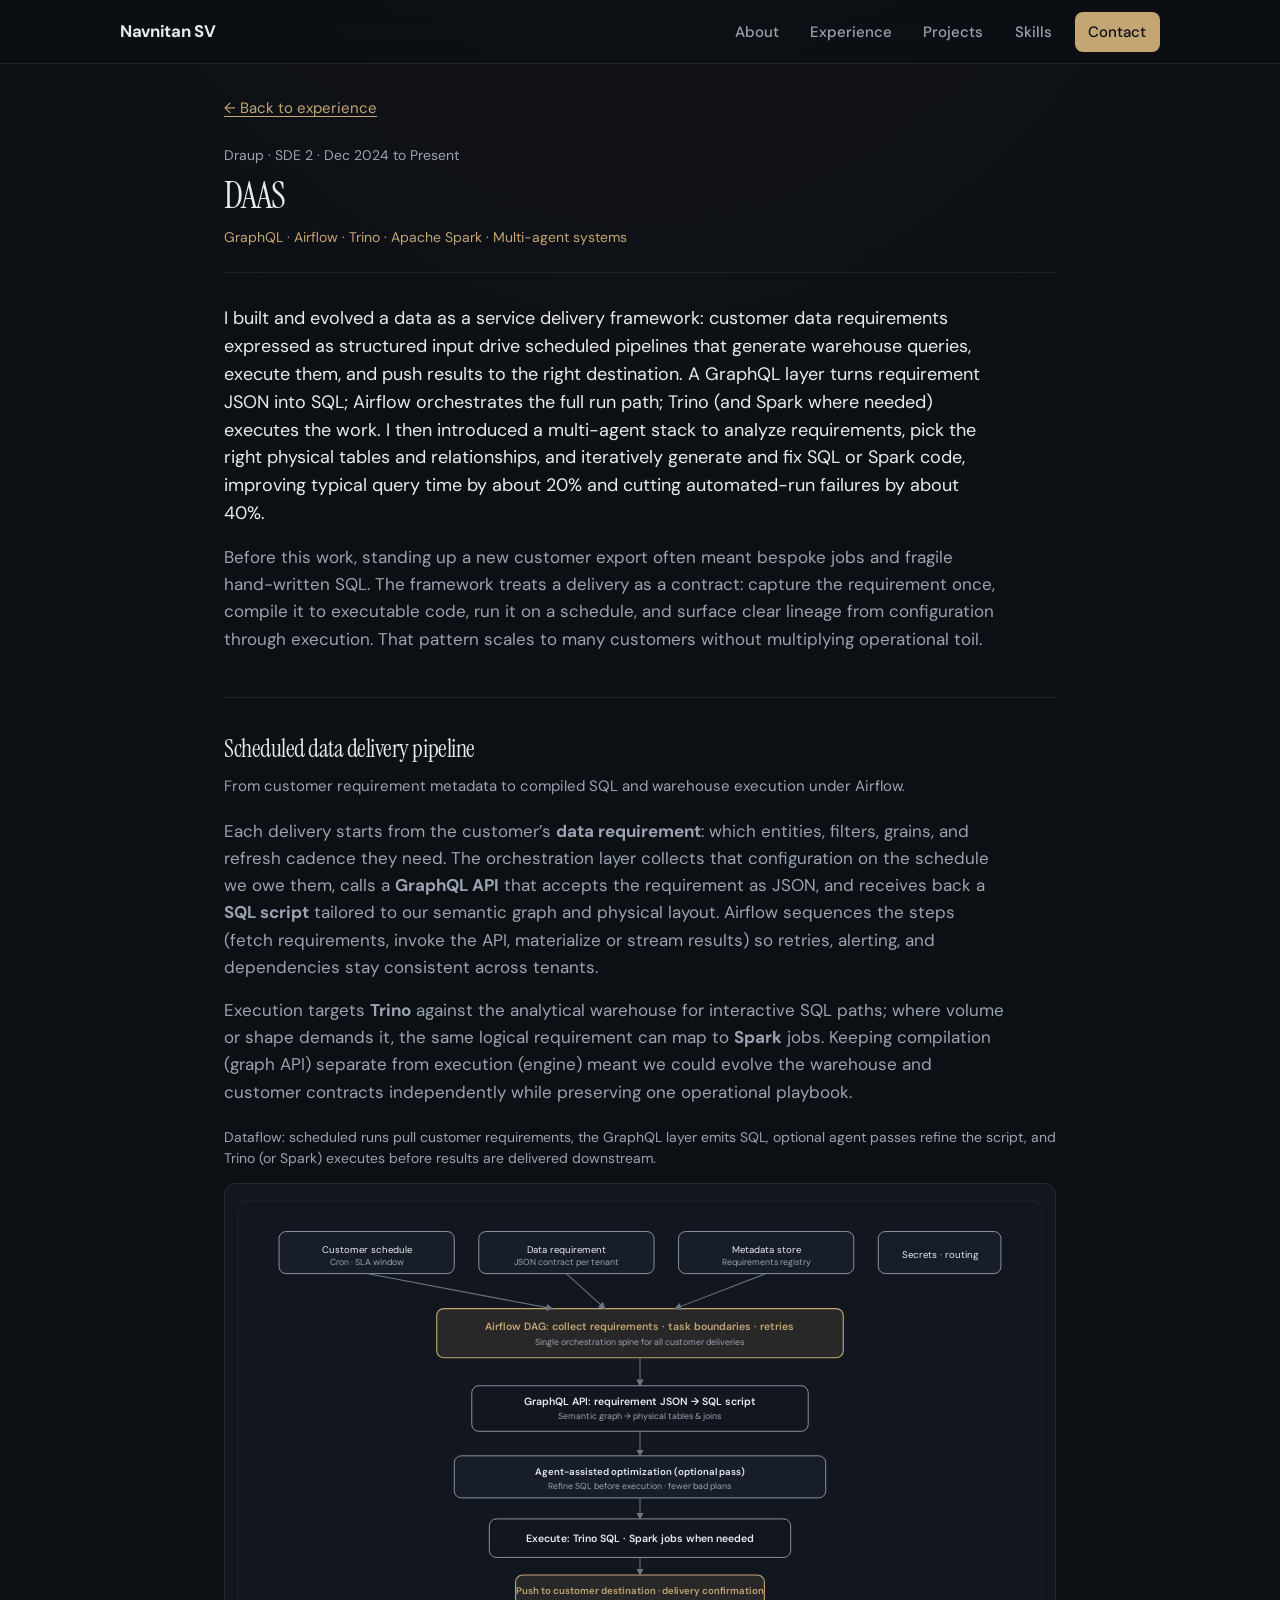
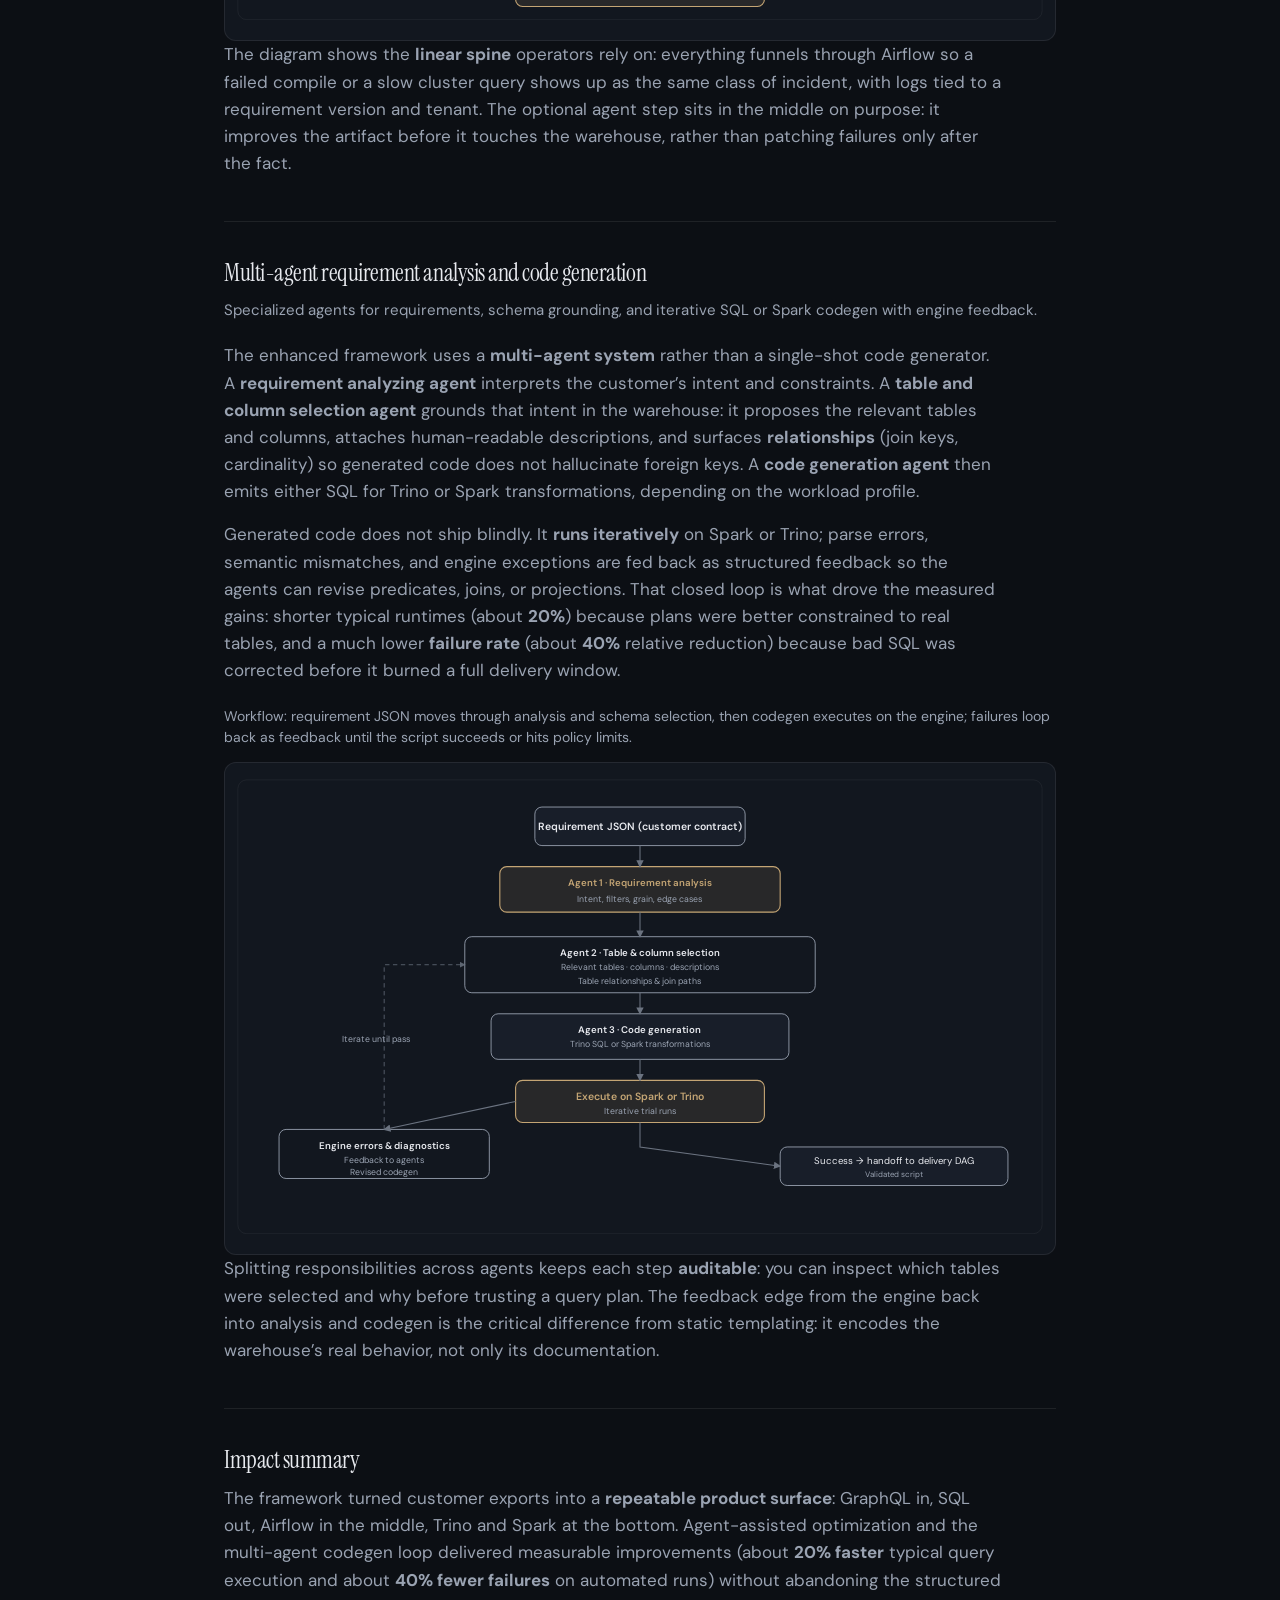
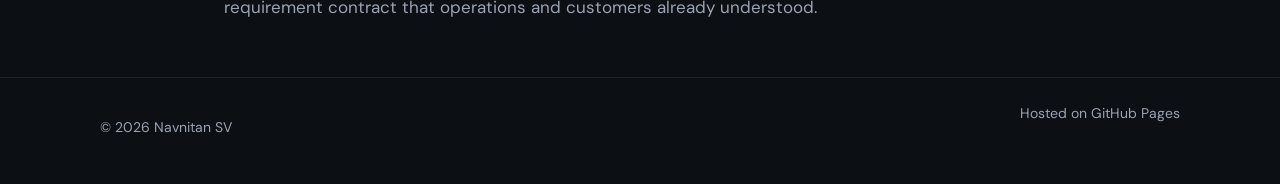
==== commit 4b54493c: "Update portfolio: Refine project descriptions in index.html and experience pages for DAAS, Talent Pr" ====
--- a/experience/draup-daas.html
+++ b/experience/draup-daas.html
@@ -50,7 +50,7 @@
           </header>
           <div class="report-body">
             <p class="lead-summary">
-              I built and evolved a data-as-a-service delivery framework: customer data requirements expressed as structured input drive scheduled pipelines that generate warehouse queries, execute them, and push results to the right destination. A GraphQL layer turns requirement JSON into SQL; Airflow orchestrates the full run path; Trino (and Spark where needed) executes the work. I then introduced a multi-agent stack to analyze requirements, pick the right physical tables and relationships, and iteratively generate and fix SQL or Spark code—improving typical query time by about 20% and cutting automated-run failures by about 40%.
+              I built and evolved a data as a service delivery framework: customer data requirements expressed as structured input drive scheduled pipelines that generate warehouse queries, execute them, and push results to the right destination. A GraphQL layer turns requirement JSON into SQL; Airflow orchestrates the full run path; Trino (and Spark where needed) executes the work. I then introduced a multi-agent stack to analyze requirements, pick the right physical tables and relationships, and iteratively generate and fix SQL or Spark code, improving typical query time by about 20% and cutting automated-run failures by about 40%.
             </p>
             <p>
               Before this work, standing up a new customer export often meant bespoke jobs and fragile hand-written SQL. The framework treats a delivery as a contract: capture the requirement once, compile it to executable code, run it on a schedule, and surface clear lineage from configuration through execution. That pattern scales to many customers without multiplying operational toil.
@@ -64,7 +64,7 @@
             </p>
             <div class="report-body report-body--inline">
               <p>
-                Each delivery starts from the customer’s <strong>data requirement</strong>: which entities, filters, grains, and refresh cadence they need. The orchestration layer collects that configuration on the schedule we owe them, calls a <strong>GraphQL API</strong> that accepts the requirement as JSON, and receives back a <strong>SQL script</strong> tailored to our semantic graph and physical layout. Airflow sequences the steps—fetch requirements, invoke the API, materialize or stream results—so retries, alerting, and dependencies stay consistent across tenants.
+                Each delivery starts from the customer’s <strong>data requirement</strong>: which entities, filters, grains, and refresh cadence they need. The orchestration layer collects that configuration on the schedule we owe them, calls a <strong>GraphQL API</strong> that accepts the requirement as JSON, and receives back a <strong>SQL script</strong> tailored to our semantic graph and physical layout. Airflow sequences the steps (fetch requirements, invoke the API, materialize or stream results) so retries, alerting, and dependencies stay consistent across tenants.
               </p>
               <p>
                 Execution targets <strong>Trino</strong> against the analytical warehouse for interactive SQL paths; where volume or shape demands it, the same logical requirement can map to <strong>Spark</strong> jobs. Keeping compilation (graph API) separate from execution (engine) meant we could evolve the warehouse and customer contracts independently while preserving one operational playbook.
@@ -88,7 +88,7 @@
                   <rect x="1" y="1" width="918" height="478" rx="10" fill="none" stroke="rgba(255,255,255,0.06)" />
                   <rect x="48" y="36" width="200" height="48" rx="8" fill="#181e29" stroke="#9aa3b2" stroke-width="1" />
                   <text x="148" y="60" text-anchor="middle" fill="#e8eaef" font-size="11" font-family="DM Sans, system-ui, sans-serif">Customer schedule</text>
-                  <text x="148" y="74" text-anchor="middle" fill="#9aa3b2" font-size="10" font-family="DM Sans, system-ui, sans-serif">Cron / SLA window</text>
+                  <text x="148" y="74" text-anchor="middle" fill="#9aa3b2" font-size="10" font-family="DM Sans, system-ui, sans-serif">Cron · SLA window</text>
                   <rect x="276" y="36" width="200" height="48" rx="8" fill="#181e29" stroke="#9aa3b2" stroke-width="1" />
                   <text x="376" y="60" text-anchor="middle" fill="#e8eaef" font-size="11" font-family="DM Sans, system-ui, sans-serif">Data requirement</text>
                   <text x="376" y="74" text-anchor="middle" fill="#9aa3b2" font-size="10" font-family="DM Sans, system-ui, sans-serif">JSON contract per tenant</text>
@@ -96,7 +96,7 @@
                   <text x="604" y="60" text-anchor="middle" fill="#e8eaef" font-size="11" font-family="DM Sans, system-ui, sans-serif">Metadata store</text>
                   <text x="604" y="74" text-anchor="middle" fill="#9aa3b2" font-size="10" font-family="DM Sans, system-ui, sans-serif">Requirements registry</text>
                   <rect x="732" y="36" width="140" height="48" rx="8" fill="#181e29" stroke="#9aa3b2" stroke-width="1" />
-                  <text x="802" y="66" text-anchor="middle" fill="#e8eaef" font-size="11" font-family="DM Sans, system-ui, sans-serif">Secrets / routing</text>
+                  <text x="802" y="66" text-anchor="middle" fill="#e8eaef" font-size="11" font-family="DM Sans, system-ui, sans-serif">Secrets · routing</text>
                   <rect x="228" y="124" width="464" height="56" rx="8" fill="rgba(196,165,116,0.12)" stroke="#c4a574" stroke-width="1.25" />
                   <text x="460" y="148" text-anchor="middle" fill="#c4a574" font-size="12" font-weight="600" font-family="DM Sans, system-ui, sans-serif">Airflow DAG: collect requirements · task boundaries · retries</text>
                   <text x="460" y="166" text-anchor="middle" fill="#9aa3b2" font-size="10" font-family="DM Sans, system-ui, sans-serif">Single orchestration spine for all customer deliveries</text>
@@ -122,7 +122,7 @@
             </figure>
             <div class="report-body">
               <p>
-                The diagram shows the <strong>linear spine</strong> operators rely on: everything funnels through Airflow so a failed compile or a slow cluster query shows up as the same class of incident, with logs tied to a requirement version and tenant. The optional agent step sits in the middle on purpose—it improves the artifact before it touches the warehouse, rather than patching failures only after the fact.
+                The diagram shows the <strong>linear spine</strong> operators rely on: everything funnels through Airflow so a failed compile or a slow cluster query shows up as the same class of incident, with logs tied to a requirement version and tenant. The optional agent step sits in the middle on purpose: it improves the artifact before it touches the warehouse, rather than patching failures only after the fact.
               </p>
             </div>
           </section>
@@ -191,7 +191,7 @@
             </figure>
             <div class="report-body">
               <p>
-                Splitting responsibilities across agents keeps each step <strong>auditable</strong>: you can inspect which tables were selected and why before trusting a query plan. The feedback edge from the engine back into analysis and codegen is the critical difference from static templating—it encodes the warehouse’s real behavior, not only its documentation.
+                Splitting responsibilities across agents keeps each step <strong>auditable</strong>: you can inspect which tables were selected and why before trusting a query plan. The feedback edge from the engine back into analysis and codegen is the critical difference from static templating: it encodes the warehouse’s real behavior, not only its documentation.
               </p>
             </div>
           </section>
@@ -200,7 +200,7 @@
             <h2 id="daas-impact-title">Impact summary</h2>
             <div class="report-body">
               <p>
-                The framework turned customer exports into a <strong>repeatable product surface</strong>: GraphQL in, SQL out, Airflow in the middle, Trino and Spark at the bottom. Agent-assisted optimization and the multi-agent codegen loop delivered measurable improvements—about <strong>20% faster</strong> typical query execution and about <strong>40% fewer failures</strong> on automated runs—without abandoning the structured requirement contract that operations and customers already understood.
+                The framework turned customer exports into a <strong>repeatable product surface</strong>: GraphQL in, SQL out, Airflow in the middle, Trino and Spark at the bottom. Agent-assisted optimization and the multi-agent codegen loop delivered measurable improvements (about <strong>20% faster</strong> typical query execution and about <strong>40% fewer failures</strong> on automated runs) without abandoning the structured requirement contract that operations and customers already understood.
               </p>
             </div>
           </section>
